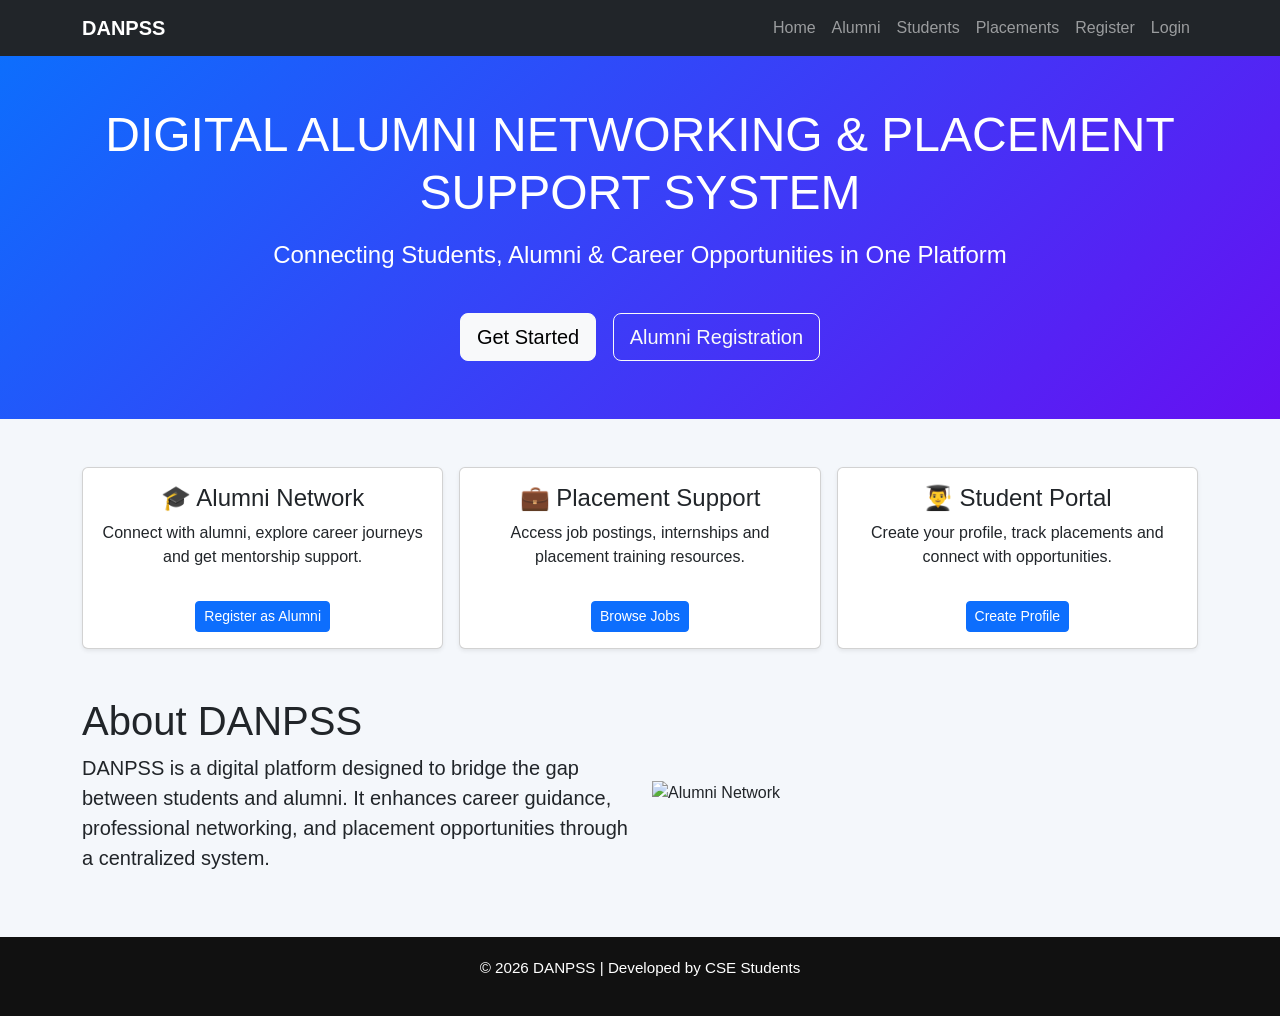
==== index.html @ 41484960 "Initial Commit" ====
<!DOCTYPE html>
<html lang="en">
<head>
<meta charset="UTF-8">
<meta name="viewport" content="width=device-width, initial-scale=1.0">
<title>DANPSS - Digital Alumni Networking & Placement Support</title>

<!-- Bootstrap CDN -->
<link href="https://cdn.jsdelivr.net/npm/bootstrap@5.3.2/dist/css/bootstrap.min.css" rel="stylesheet">

<style>
body{
    background-color:#f4f7fb;
    font-family:-apple-system, BlinkMacSystemFont, 'Segoe UI', Roboto, 'Helvetica Neue', Arial, sans-serif;
}

.hero{
    background: linear-gradient(135deg,#0d6efd,#6610f2);
    color:white;
    padding:50px 20px;
    text-align:center;
}

.hero h1{
    font-size:clamp(1.5rem, 5vw, 3rem);
    margin-bottom:1rem;
}

.hero .lead{
    font-size:clamp(1rem, 3vw, 1.5rem);
    margin-bottom:1.5rem;
}

.hero .btn{
    margin:0.5rem 0.25rem;
}

.feature-card{
    transition:0.3s;
    height:100%;
}

.feature-card:hover{
    transform:translateY(-5px);
    box-shadow:0 8px 20px rgba(0,0,0,0.15)!important;
}

.feature-card h4{
    font-size:clamp(1.1rem, 2vw, 1.5rem);
}

.footer{
    background:#111;
    color:white;
    padding:20px 15px;
    text-align:center;
    font-size:0.95rem;
}
</style>
</head>

<body>

<!-- ✅ Navbar -->
<nav class="navbar navbar-expand-lg navbar-dark bg-dark sticky-top">
<div class="container">
<a class="navbar-brand fw-bold" href="#">DANPSS</a>

<button class="navbar-toggler" data-bs-toggle="collapse" data-bs-target="#menu">
<span class="navbar-toggler-icon"></span>
</button>

<div class="collapse navbar-collapse" id="menu">
<ul class="navbar-nav ms-auto">
<li class="nav-item"><a class="nav-link" href="#">Home</a></li>
<li class="nav-item"><a class="nav-link" href="alumnireg.html">Alumni</a></li>
<li class="nav-item"><a class="nav-link" href="studentprofile.html">Students</a></li>
<li class="nav-item"><a class="nav-link" href="jobpost.html">Placements</a></li>
<li class="nav-item"><a class="nav-link" href="register.html">Register</a></li>
<li class="nav-item"><a class="nav-link" href="login.html">Login</a></li>
</ul>
</div>
</div>
</nav>

<!-- ✅ Hero Section -->
<section class="hero">
<h1>DIGITAL ALUMNI NETWORKING & PLACEMENT SUPPORT SYSTEM</h1>
<p class="lead">Connecting Students, Alumni & Career Opportunities in One Platform</p>
<a href="register.html" class="btn btn-light btn-lg mt-3">Get Started</a>
<a href="alumnireg.html" class="btn btn-outline-light btn-lg mt-3 ms-2">Alumni Registration</a>
</section>

<!-- ✅ Features Section -->
<div class="container my-3 my-md-5">
<div class="row g-3 text-center">

<div class="col-12 col-sm-6 col-md-4">
<div class="card feature-card shadow-sm h-100">
<div class="card-body">
<h4>🎓 Alumni Network</h4>
<p class="card-text">Connect with alumni, explore career journeys and get mentorship support.</p>
<a href="alumnireg.html" class="btn btn-primary btn-sm mt-3">Register as Alumni</a>
</div>
</div>
</div>

<div class="col-12 col-sm-6 col-md-4">
<div class="card feature-card shadow-sm h-100">
<div class="card-body">
<h4>💼 Placement Support</h4>
<p class="card-text">Access job postings, internships and placement training resources.</p>
<a href="jobpost.html" class="btn btn-primary btn-sm mt-3">Browse Jobs</a>
</div>
</div>
</div>

<div class="col-12 col-sm-6 col-md-4">
<div class="card feature-card shadow-sm h-100">
<div class="card-body">
<h4>👨‍🎓 Student Portal</h4>
<p class="card-text">Create your profile, track placements and connect with opportunities.</p>
<a href="studentprofile.html" class="btn btn-primary btn-sm mt-3">Create Profile</a>
</div>
</div>
</div>

</div>
</div>

<!-- ✅ About Section -->
<div class="container my-3 my-md-5">
<div class="row g-4 align-items-center">
<div class="col-12 col-md-6 mb-3 mb-md-0">
<h2 class="fs-1">About DANPSS</h2>
<p class="fs-5">
DANPSS is a digital platform designed to bridge the gap between students and alumni.
It enhances career guidance, professional networking, and placement opportunities
through a centralized system.
</p>
</div>
<div class="col-12 col-md-6">
<img src="https://cdn-icons-png.flaticon.com/512/3135/3135755.png"
class="img-fluid" alt="Alumni Network">
</div>
</div>
</div>

<!-- ✅ Footer -->
<div class="footer">
<p>© 2026 DANPSS | Developed by CSE Students</p>
</div>

<script src="https://cdn.jsdelivr.net/npm/bootstrap@5.3.2/dist/js/bootstrap.bundle.min.js"></script>
<script src="validation.js"></script>
</body>
</html>
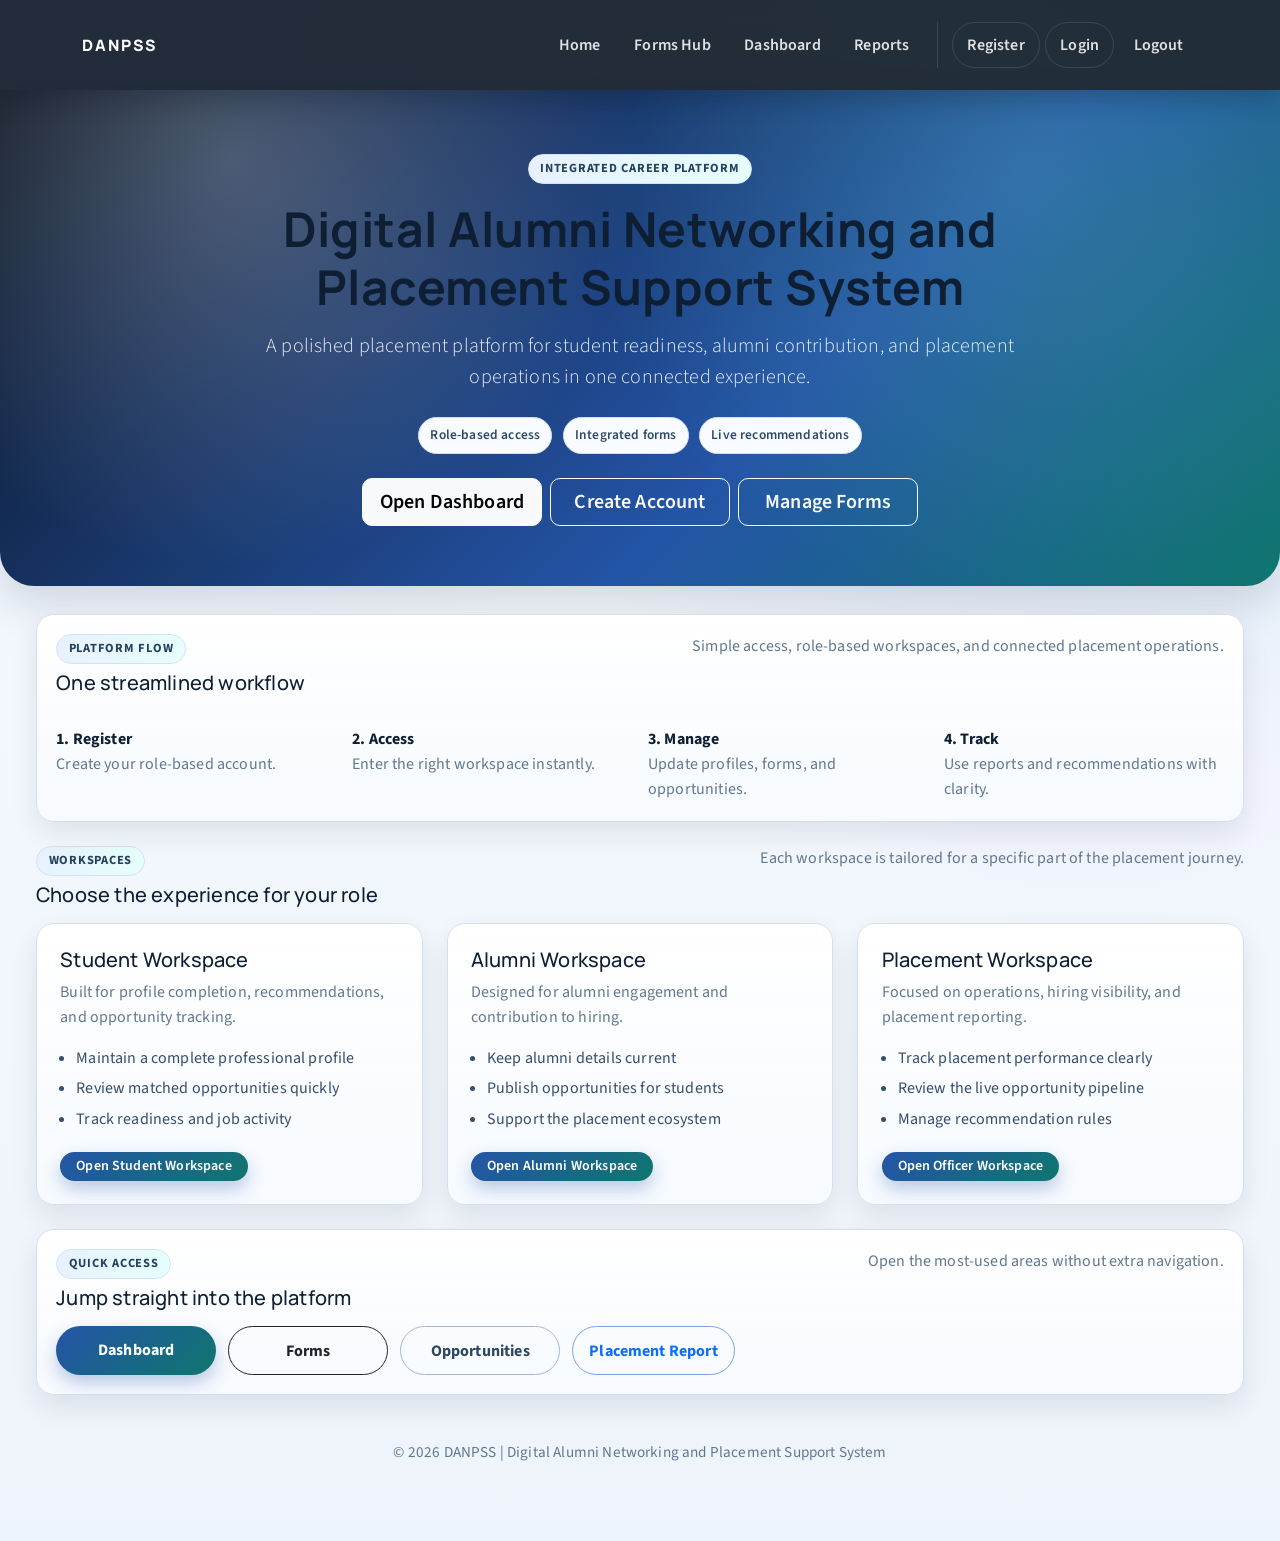
==== commit 8d97e8d0: "Update DANPSS project" ====
--- a/index.html
+++ b/index.html
@@ -4,154 +4,136 @@
 <meta charset="UTF-8">
 <meta name="viewport" content="width=device-width, initial-scale=1.0">
 <title>DANPSS - Digital Alumni Networking & Placement Support</title>
-
-<!-- Bootstrap CDN -->
 <link href="https://cdn.jsdelivr.net/npm/bootstrap@5.3.2/dist/css/bootstrap.min.css" rel="stylesheet">
-
-<style>
-body{
-    background-color:#f4f7fb;
-    font-family:-apple-system, BlinkMacSystemFont, 'Segoe UI', Roboto, 'Helvetica Neue', Arial, sans-serif;
-}
-
-.hero{
-    background: linear-gradient(135deg,#0d6efd,#6610f2);
-    color:white;
-    padding:50px 20px;
-    text-align:center;
-}
-
-.hero h1{
-    font-size:clamp(1.5rem, 5vw, 3rem);
-    margin-bottom:1rem;
-}
-
-.hero .lead{
-    font-size:clamp(1rem, 3vw, 1.5rem);
-    margin-bottom:1.5rem;
-}
-
-.hero .btn{
-    margin:0.5rem 0.25rem;
-}
-
-.feature-card{
-    transition:0.3s;
-    height:100%;
-}
-
-.feature-card:hover{
-    transform:translateY(-5px);
-    box-shadow:0 8px 20px rgba(0,0,0,0.15)!important;
-}
-
-.feature-card h4{
-    font-size:clamp(1.1rem, 2vw, 1.5rem);
-}
-
-.footer{
-    background:#111;
-    color:white;
-    padding:20px 15px;
-    text-align:center;
-    font-size:0.95rem;
-}
-</style>
+<link href="assets/css/app.css" rel="stylesheet">
 </head>
-
 <body>
-
-<!-- ✅ Navbar -->
-<nav class="navbar navbar-expand-lg navbar-dark bg-dark sticky-top">
-<div class="container">
-<a class="navbar-brand fw-bold" href="#">DANPSS</a>
-
-<button class="navbar-toggler" data-bs-toggle="collapse" data-bs-target="#menu">
-<span class="navbar-toggler-icon"></span>
-</button>
-
-<div class="collapse navbar-collapse" id="menu">
-<ul class="navbar-nav ms-auto">
-<li class="nav-item"><a class="nav-link" href="#">Home</a></li>
-<li class="nav-item"><a class="nav-link" href="alumnireg.html">Alumni</a></li>
-<li class="nav-item"><a class="nav-link" href="studentprofile.html">Students</a></li>
-<li class="nav-item"><a class="nav-link" href="jobpost.html">Placements</a></li>
-<li class="nav-item"><a class="nav-link" href="register.html">Register</a></li>
-<li class="nav-item"><a class="nav-link" href="login.html">Login</a></li>
-</ul>
-</div>
-</div>
+<nav class="navbar navbar-expand-lg navbar-dark app-navbar sticky-top">
+  <div class="container">
+    <a class="navbar-brand app-brand" href="/danpss/index.html">DANPSS</a>
+    <button class="navbar-toggler" type="button" data-bs-toggle="collapse" data-bs-target="#menu" aria-controls="menu" aria-expanded="false" aria-label="Toggle navigation">
+      <span class="navbar-toggler-icon"></span>
+    </button>
+    <div class="collapse navbar-collapse" id="menu">
+      <ul class="navbar-nav ms-auto app-nav-primary">
+        <li class="nav-item"><a class="nav-link" data-nav href="/danpss/index.html">Home</a></li>
+        <li class="nav-item"><a class="nav-link" data-nav href="/danpss/forms.html">Forms Hub</a></li>
+        <li class="nav-item"><a class="nav-link" data-nav href="/danpss/dashboard">Dashboard</a></li>
+        <li class="nav-item"><a class="nav-link" data-nav href="/danpss/reports/jobs">Reports</a></li>
+      </ul>
+      <ul class="navbar-nav app-nav-utility">
+        <li class="nav-item"><a class="nav-link" data-nav href="/danpss/register.html">Register</a></li>
+        <li class="nav-item"><a class="nav-link" data-nav href="/danpss/login.html">Login</a></li>
+        <li class="nav-item"><a class="nav-link" data-nav href="/danpss/logout.jsp">Logout</a></li>
+      </ul>
+    </div>
+  </div>
 </nav>
 
-<!-- ✅ Hero Section -->
-<section class="hero">
-<h1>DIGITAL ALUMNI NETWORKING & PLACEMENT SUPPORT SYSTEM</h1>
-<p class="lead">Connecting Students, Alumni & Career Opportunities in One Platform</p>
-<a href="register.html" class="btn btn-light btn-lg mt-3">Get Started</a>
-<a href="alumnireg.html" class="btn btn-outline-light btn-lg mt-3 ms-2">Alumni Registration</a>
+<section class="hero compact-hero">
+  <div class="container">
+    <div class="hero-copy hero-copy-centered">
+      <span class="kicker mb-3">Integrated Career Platform</span>
+      <h1 class="display-5 fw-bold">Digital Alumni Networking and Placement Support System</h1>
+      <p class="lead mt-3 mb-4">A polished placement platform for student readiness, alumni contribution, and placement operations in one connected experience.</p>
+      <div class="hero-tags mb-4 justify-content-center">
+        <span class="meta-chip">Role-based access</span>
+        <span class="meta-chip">Integrated forms</span>
+        <span class="meta-chip">Live recommendations</span>
+      </div>
+      <div class="d-flex flex-wrap gap-2 hero-actions justify-content-center">
+        <a href="/danpss/login.html" class="btn btn-light btn-lg">Open Dashboard</a>
+        <a href="/danpss/register.html" class="btn btn-outline-light btn-lg">Create Account</a>
+        <a href="/danpss/forms.html" class="btn btn-outline-light btn-lg">Manage Forms</a>
+      </div>
+    </div>
+  </div>
 </section>
 
-<!-- ✅ Features Section -->
-<div class="container my-3 my-md-5">
-<div class="row g-3 text-center">
+<div class="page-shell">
+  <div class="app-card app-section mb-4">
+    <div class="section-head">
+      <div class="stack-tight">
+        <span class="kicker">Platform Flow</span>
+        <h2 class="h5 mb-0">One streamlined workflow</h2>
+      </div>
+      <p class="section-muted">Simple access, role-based workspaces, and connected placement operations.</p>
+    </div>
+    <div class="row g-3 mt-1">
+      <div class="col-md-3"><strong>1. Register</strong><div class="section-muted">Create your role-based account.</div></div>
+      <div class="col-md-3"><strong>2. Access</strong><div class="section-muted">Enter the right workspace instantly.</div></div>
+      <div class="col-md-3"><strong>3. Manage</strong><div class="section-muted">Update profiles, forms, and opportunities.</div></div>
+      <div class="col-md-3"><strong>4. Track</strong><div class="section-muted">Use reports and recommendations with clarity.</div></div>
+    </div>
+  </div>
 
-<div class="col-12 col-sm-6 col-md-4">
-<div class="card feature-card shadow-sm h-100">
-<div class="card-body">
-<h4>🎓 Alumni Network</h4>
-<p class="card-text">Connect with alumni, explore career journeys and get mentorship support.</p>
-<a href="alumnireg.html" class="btn btn-primary btn-sm mt-3">Register as Alumni</a>
-</div>
-</div>
-</div>
+  <div class="section-head">
+    <div class="stack-tight">
+      <span class="kicker">Workspaces</span>
+      <h2 class="h5 mb-0">Choose the experience for your role</h2>
+    </div>
+    <p class="section-muted">Each workspace is tailored for a specific part of the placement journey.</p>
+  </div>
 
-<div class="col-12 col-sm-6 col-md-4">
-<div class="card feature-card shadow-sm h-100">
-<div class="card-body">
-<h4>💼 Placement Support</h4>
-<p class="card-text">Access job postings, internships and placement training resources.</p>
-<a href="jobpost.html" class="btn btn-primary btn-sm mt-3">Browse Jobs</a>
-</div>
-</div>
-</div>
+  <div class="row g-4">
+    <div class="col-md-4">
+      <div class="app-card feature-card">
+        <h2 class="h5">Student Workspace</h2>
+        <p class="section-muted">Built for profile completion, recommendations, and opportunity tracking.</p>
+        <ul class="feature-list">
+          <li>Maintain a complete professional profile</li>
+          <li>Review matched opportunities quickly</li>
+          <li>Track readiness and job activity</li>
+        </ul>
+        <a class="btn btn-primary btn-sm" href="/danpss/dashboard">Open Student Workspace</a>
+      </div>
+    </div>
+    <div class="col-md-4">
+      <div class="app-card feature-card">
+        <h2 class="h5">Alumni Workspace</h2>
+        <p class="section-muted">Designed for alumni engagement and contribution to hiring.</p>
+        <ul class="feature-list">
+          <li>Keep alumni details current</li>
+          <li>Publish opportunities for students</li>
+          <li>Support the placement ecosystem</li>
+        </ul>
+        <a class="btn btn-primary btn-sm" href="/danpss/dashboard">Open Alumni Workspace</a>
+      </div>
+    </div>
+    <div class="col-md-4">
+      <div class="app-card feature-card">
+        <h2 class="h5">Placement Workspace</h2>
+        <p class="section-muted">Focused on operations, hiring visibility, and placement reporting.</p>
+        <ul class="feature-list">
+          <li>Track placement performance clearly</li>
+          <li>Review the live opportunity pipeline</li>
+          <li>Manage recommendation rules</li>
+        </ul>
+        <a class="btn btn-primary btn-sm" href="/danpss/dashboard">Open Officer Workspace</a>
+      </div>
+    </div>
+  </div>
 
-<div class="col-12 col-sm-6 col-md-4">
-<div class="card feature-card shadow-sm h-100">
-<div class="card-body">
-<h4>👨‍🎓 Student Portal</h4>
-<p class="card-text">Create your profile, track placements and connect with opportunities.</p>
-<a href="studentprofile.html" class="btn btn-primary btn-sm mt-3">Create Profile</a>
-</div>
-</div>
-</div>
+  <div class="app-card app-section mt-4">
+    <div class="section-head">
+      <div class="stack-tight">
+        <span class="kicker">Quick Access</span>
+        <h2 class="h5 mb-0">Jump straight into the platform</h2>
+      </div>
+      <p class="section-muted">Open the most-used areas without extra navigation.</p>
+    </div>
+    <div class="shell-nav mt-2">
+      <a href="/danpss/dashboard" class="btn btn-primary">Dashboard</a>
+      <a href="/danpss/forms.html" class="btn btn-outline-dark">Forms</a>
+      <a href="/danpss/reports/jobs" class="btn btn-outline-secondary">Opportunities</a>
+      <a href="/danpss/reports/placement" class="btn btn-outline-primary">Placement Report</a>
+    </div>
+  </div>
 
-</div>
-</div>
-
-<!-- ✅ About Section -->
-<div class="container my-3 my-md-5">
-<div class="row g-4 align-items-center">
-<div class="col-12 col-md-6 mb-3 mb-md-0">
-<h2 class="fs-1">About DANPSS</h2>
-<p class="fs-5">
-DANPSS is a digital platform designed to bridge the gap between students and alumni.
-It enhances career guidance, professional networking, and placement opportunities
-through a centralized system.
-</p>
-</div>
-<div class="col-12 col-md-6">
-<img src="https://cdn-icons-png.flaticon.com/512/3135/3135755.png"
-class="img-fluid" alt="Alumni Network">
-</div>
-</div>
-</div>
-
-<!-- ✅ Footer -->
-<div class="footer">
-<p>© 2026 DANPSS | Developed by CSE Students</p>
+  <footer class="page-footer">&copy; 2026 DANPSS | Digital Alumni Networking and Placement Support System</footer>
 </div>
 
 <script src="https://cdn.jsdelivr.net/npm/bootstrap@5.3.2/dist/js/bootstrap.bundle.min.js"></script>
-<script src="validation.js"></script>
+<script src="assets/js/app-ui.js"></script>
 </body>
-</html>+</html>
--- a/assets/css/app.css
+++ b/assets/css/app.css
@@ -0,0 +1,856 @@
+@import url("https://fonts.googleapis.com/css2?family=Manrope:wght@500;600;700;800&family=Source+Sans+3:wght@400;500;600;700&display=swap");
+
+:root {
+  --brand-950: #09121f;
+  --brand-900: #10223d;
+  --brand-700: #1b3a67;
+  --brand-500: #2454a7;
+  --accent-600: #0f766e;
+  --accent-500: #14b8a6;
+  --accent-300: #7dd3c9;
+  --surface: #ffffff;
+  --surface-soft: #f5f9ff;
+  --surface-muted: #eef4fb;
+  --border: #d4dfec;
+  --text-900: #0f1f33;
+  --text-700: #344e6d;
+  --text-500: #61778f;
+  --success: #1f9d55;
+  --warning: #ca8a04;
+  --danger: #dc2626;
+  --shadow-lg: 0 18px 42px rgba(12, 27, 46, 0.14);
+  --shadow-md: 0 12px 28px rgba(12, 27, 46, 0.09);
+  --radius-lg: 18px;
+  --radius-md: 12px;
+}
+
+* {
+  box-sizing: border-box;
+}
+
+html,
+body {
+  min-height: 100%;
+}
+
+body {
+  margin: 0;
+  color: var(--text-900);
+  background:
+    radial-gradient(circle at 8% -10%, #dbeafe 0%, transparent 42%),
+    radial-gradient(circle at 96% -12%, #ccfbf1 0%, transparent 46%),
+    radial-gradient(circle at 85% 30%, #ede9fe 0%, transparent 33%),
+    linear-gradient(180deg, #f8fbff 0%, #eef4fb 100%);
+  font-family: "Source Sans 3", Arial, sans-serif;
+  line-height: 1.55;
+  letter-spacing: 0.01em;
+}
+
+a {
+  color: var(--brand-500);
+  text-decoration: none;
+}
+
+a:hover {
+  color: #1e429f;
+}
+
+h1,
+h2,
+h3,
+h4,
+h5,
+h6 {
+  font-family: "Manrope", "Segoe UI", Arial, sans-serif;
+  color: var(--text-900);
+  letter-spacing: 0.01em;
+}
+
+.app-navbar {
+  background: rgba(9, 18, 31, 0.88);
+  box-shadow: 0 10px 22px rgba(9, 18, 31, 0.22);
+  backdrop-filter: blur(14px);
+}
+
+.app-navbar .container {
+  gap: 1rem;
+  min-height: 74px;
+}
+
+.app-brand {
+  font-family: "Manrope", sans-serif;
+  font-weight: 800;
+  letter-spacing: 0.12em;
+  font-size: 0.98rem;
+}
+
+.navbar-dark .navbar-nav .nav-link {
+  color: rgba(255, 255, 255, 0.86);
+  position: relative;
+  padding: 0.62rem 0.9rem;
+  border-radius: 999px;
+  font-weight: 600;
+}
+
+.navbar-dark .navbar-nav .nav-link:hover,
+.navbar-dark .navbar-nav .nav-link.active {
+  color: #ffffff;
+  background: rgba(255, 255, 255, 0.08);
+}
+
+.navbar-dark .navbar-nav .nav-link::after {
+  display: none;
+}
+
+.app-nav-primary,
+.app-nav-utility {
+  align-items: center;
+  gap: 0.3rem;
+}
+
+.app-nav-utility {
+  margin-left: 0.85rem;
+  padding-left: 0.85rem;
+  border-left: 1px solid rgba(255, 255, 255, 0.12);
+}
+
+.app-nav-utility .nav-link[href$="login.html"],
+.app-nav-utility .nav-link[href$="register.html"] {
+  border: 1px solid rgba(255, 255, 255, 0.12);
+}
+
+.page-shell {
+  max-width: 1240px;
+  margin: 0 auto;
+  padding: 28px 16px 56px;
+}
+
+.app-main {
+  padding-top: 8px;
+}
+
+.hero {
+  border-radius: 0 0 34px 34px;
+  color: #fff;
+  background:
+    radial-gradient(circle at 18% 14%, rgba(255, 255, 255, 0.25), transparent 36%),
+    radial-gradient(circle at 80% 16%, rgba(110, 231, 183, 0.2), transparent 40%),
+    linear-gradient(135deg, var(--brand-950), var(--brand-500) 62%, var(--accent-600));
+  padding: 78px 20px;
+  box-shadow: var(--shadow-lg);
+}
+
+.hero.compact-hero {
+  padding: 64px 20px 60px;
+}
+
+.hero p,
+.hero .lead {
+  color: rgba(255, 255, 255, 0.9);
+}
+
+.page-header {
+  margin-bottom: 1.2rem;
+}
+
+.page-title {
+  font-size: clamp(1.6rem, 2.2vw, 2.25rem);
+  margin-bottom: 0.3rem;
+}
+
+.section-title {
+  font-size: clamp(1.35rem, 1.9vw, 1.9rem);
+  margin-bottom: 0.35rem;
+}
+
+.section-muted {
+  color: var(--text-500);
+}
+
+.kicker {
+  display: inline-flex;
+  align-items: center;
+  gap: 0.4rem;
+  padding: 0.28rem 0.72rem;
+  border-radius: 999px;
+  background: linear-gradient(90deg, #e8f1ff, #e6fffb);
+  color: #24415f;
+  font-size: 0.78rem;
+  font-weight: 700;
+  letter-spacing: 0.06em;
+  text-transform: uppercase;
+  border: 1px solid #d2e3f7;
+}
+
+.meta-chip {
+  display: inline-flex;
+  align-items: center;
+  gap: 0.35rem;
+  padding: 0.42rem 0.7rem;
+  border-radius: 999px;
+  border: 1px solid #d3dfed;
+  background: #f8fbff;
+  color: #2f4a66;
+  font-size: 0.84rem;
+  font-weight: 600;
+}
+
+.hero-actions .btn {
+  min-width: 180px;
+}
+
+.hero-tags {
+  display: flex;
+  flex-wrap: wrap;
+  gap: 0.65rem;
+}
+
+.hero-grid {
+  display: grid;
+  gap: 1.25rem;
+  align-items: center;
+}
+
+.hero-copy-centered {
+  max-width: 760px;
+  margin: 0 auto;
+  text-align: center;
+}
+
+.hero-panel {
+  background: rgba(255, 255, 255, 0.14);
+  border: 1px solid rgba(255, 255, 255, 0.18);
+  border-radius: 22px;
+  padding: 1.2rem;
+  backdrop-filter: blur(8px);
+  box-shadow: 0 18px 36px rgba(7, 15, 25, 0.18);
+}
+
+.surface,
+.app-card {
+  background: var(--surface);
+  border: 1px solid var(--border);
+  border-radius: var(--radius-lg);
+  box-shadow: var(--shadow-md);
+}
+
+.app-panel {
+  background: rgba(255, 255, 255, 0.82);
+  border: 1px solid rgba(212, 223, 236, 0.9);
+  border-radius: 24px;
+  box-shadow: var(--shadow-md);
+  backdrop-filter: blur(12px);
+}
+
+.app-card {
+  padding: 1.45rem;
+  position: relative;
+  overflow: hidden;
+  background:
+    linear-gradient(180deg, rgba(255, 255, 255, 0.98), rgba(246, 250, 255, 0.96));
+}
+
+.app-card::before {
+  content: "";
+  position: absolute;
+  top: 0;
+  left: 0;
+  right: 0;
+  height: 3px;
+  opacity: 0;
+  background: linear-gradient(90deg, rgba(36, 84, 167, 0.9), rgba(20, 184, 166, 0.9));
+  transition: opacity 0.2s ease;
+}
+
+.app-card:hover::before {
+  opacity: 1;
+}
+
+.feature-card {
+  height: 100%;
+  display: flex;
+  flex-direction: column;
+  transition: transform 0.2s ease, box-shadow 0.2s ease;
+}
+
+.feature-card:hover {
+  transform: translateY(-6px);
+  box-shadow: 0 18px 36px rgba(12, 27, 46, 0.16);
+}
+
+.feature-card h2 {
+  margin-bottom: 0.55rem;
+}
+
+.feature-card p {
+  margin-bottom: 1rem;
+}
+
+.feature-list {
+  margin: 0 0 1.25rem;
+  padding-left: 1rem;
+  color: var(--text-700);
+  flex: 1;
+}
+
+.feature-list li + li {
+  margin-top: 0.35rem;
+}
+
+.feature-card .btn {
+  align-self: flex-start;
+  border-radius: 999px;
+  padding-inline: 1rem;
+}
+
+.form-shell {
+  max-width: 900px;
+  margin: 30px auto;
+}
+
+.form-card {
+  background: var(--surface);
+  border: 1px solid var(--border);
+  border-radius: var(--radius-lg);
+  box-shadow: var(--shadow-lg);
+  padding: 30px 24px;
+}
+
+.form-card .row > [class*="col-"] {
+  min-width: 0;
+}
+
+.form-section-title {
+  font-size: 1.05rem;
+  color: var(--text-700);
+  margin: 1.45rem 0 0.85rem;
+  font-weight: 800;
+  text-transform: uppercase;
+  letter-spacing: 0.04em;
+}
+
+.form-label {
+  font-weight: 700;
+  color: var(--text-700);
+}
+
+.form-control,
+.form-select,
+textarea.form-control {
+  border-radius: 10px;
+  border-color: #c8d6e6;
+  padding: 0.67rem 0.88rem;
+}
+
+.form-control:focus,
+.form-select:focus,
+textarea.form-control:focus {
+  border-color: var(--brand-500);
+  box-shadow: 0 0 0 0.2rem rgba(36, 84, 167, 0.16);
+}
+
+.form-control.is-invalid,
+.form-select.is-invalid,
+textarea.form-control.is-invalid {
+  border-color: rgba(220, 38, 38, 0.65);
+  box-shadow: 0 0 0 0.12rem rgba(220, 38, 38, 0.16);
+}
+
+.alert {
+  border-radius: 12px;
+}
+
+.btn {
+  border-radius: 10px;
+  font-weight: 600;
+}
+
+.btn-primary {
+  background: linear-gradient(135deg, var(--brand-500), var(--accent-600));
+  border: 0;
+  box-shadow: 0 8px 18px rgba(36, 84, 167, 0.3);
+}
+
+.btn-primary:hover {
+  background: linear-gradient(135deg, #1f4a93, #0f766e);
+  box-shadow: 0 10px 22px rgba(36, 84, 167, 0.34);
+}
+
+.btn-outline-primary {
+  border-color: #7ba2dd;
+}
+
+.btn-outline-secondary {
+  border-color: #a7b8ca;
+  color: #2f4862;
+}
+
+.kpi-card .kpi-label {
+  font-size: 0.76rem;
+  text-transform: uppercase;
+  letter-spacing: 0.09em;
+  color: var(--text-500);
+}
+
+.kpi-card .kpi-value {
+  font-size: clamp(1.6rem, 2.1vw, 2.2rem);
+  font-weight: 800;
+  line-height: 1.1;
+}
+
+.dashboard-shell {
+  display: grid;
+  gap: 1.25rem;
+}
+
+.dashboard-hero {
+  display: grid;
+  gap: 1rem;
+  grid-template-columns: minmax(0, 1.2fr) minmax(280px, 0.8fr);
+  padding: 1.5rem;
+}
+
+.dashboard-hero-copy h1 {
+  margin-bottom: 0.5rem;
+}
+
+.dashboard-actions {
+  display: flex;
+  flex-wrap: wrap;
+  gap: 0.75rem;
+  margin-top: 1rem;
+}
+
+.dashboard-side {
+  display: grid;
+  gap: 0.85rem;
+}
+
+.stat-grid {
+  display: grid;
+  gap: 1rem;
+  grid-template-columns: repeat(4, minmax(0, 1fr));
+}
+
+.stat-card {
+  padding: 1.1rem 1.15rem;
+}
+
+.stat-card .eyebrow {
+  color: var(--text-500);
+  font-size: 0.78rem;
+  font-weight: 700;
+  letter-spacing: 0.08em;
+  text-transform: uppercase;
+}
+
+.stat-card .value {
+  display: block;
+  margin-top: 0.5rem;
+  font-family: "Manrope", sans-serif;
+  font-size: clamp(1.6rem, 2.2vw, 2.3rem);
+  line-height: 1;
+}
+
+.stat-card .caption {
+  margin-top: 0.45rem;
+  color: var(--text-500);
+  font-size: 0.92rem;
+}
+
+.soft-grid {
+  display: grid;
+  gap: 0.9rem;
+  grid-template-columns: repeat(auto-fit, minmax(220px, 1fr));
+}
+
+.soft-card {
+  padding: 1rem 1.05rem;
+  border-radius: 18px;
+  border: 1px solid #dde7f3;
+  background: linear-gradient(180deg, #ffffff, #f7fbff);
+}
+
+.soft-card .label {
+  color: var(--text-500);
+  font-size: 0.8rem;
+  text-transform: uppercase;
+  letter-spacing: 0.08em;
+}
+
+.soft-card .content {
+  margin-top: 0.45rem;
+  color: var(--text-900);
+  font-weight: 700;
+}
+
+.app-section {
+  padding: 1.2rem;
+}
+
+.section-head {
+  display: flex;
+  align-items: flex-start;
+  justify-content: space-between;
+  gap: 1rem;
+  margin-bottom: 1rem;
+}
+
+.section-head p {
+  margin-bottom: 0;
+}
+
+.opportunity-list {
+  display: grid;
+  gap: 0.9rem;
+}
+
+.opportunity-card {
+  padding: 1rem 1.05rem;
+  border-radius: 18px;
+  border: 1px solid #dde7f3;
+  background: linear-gradient(180deg, #ffffff, #f7fbff);
+}
+
+.opportunity-meta {
+  display: flex;
+  flex-wrap: wrap;
+  gap: 0.5rem;
+  margin-bottom: 0.65rem;
+}
+
+.opportunity-card h3 {
+  font-size: 1.05rem;
+  margin-bottom: 0.3rem;
+}
+
+.recommendation-score {
+  min-width: 88px;
+  padding: 0.8rem 0.9rem;
+  border-radius: 16px;
+  background: linear-gradient(180deg, #eef6ff, #e8fbf8);
+  text-align: center;
+}
+
+.recommendation-score strong {
+  display: block;
+  font-size: 1.4rem;
+  line-height: 1;
+}
+
+.recommendation-row {
+  display: grid;
+  grid-template-columns: 96px minmax(0, 1fr);
+  gap: 1rem;
+  align-items: start;
+}
+
+.dashboard-note {
+  color: var(--text-500);
+  font-size: 0.92rem;
+}
+
+.shell-nav {
+  display: flex;
+  flex-wrap: wrap;
+  gap: 0.75rem;
+}
+
+.shell-nav .btn {
+  min-width: 160px;
+  border-radius: 999px;
+  padding: 0.7rem 1rem;
+  font-weight: 700;
+}
+
+.empty-state {
+  border: 1px dashed #b4c7dd;
+  border-radius: 14px;
+  background: linear-gradient(180deg, #f8fbff, #f2f7ff);
+  color: var(--text-700);
+  padding: 1.15rem;
+}
+
+.table-wrap {
+  border-radius: 14px;
+  overflow: hidden;
+  border: 1px solid #e0e8f2;
+}
+
+.table {
+  margin-bottom: 0;
+}
+
+.table thead th {
+  font-size: 0.82rem;
+  text-transform: uppercase;
+  letter-spacing: 0.05em;
+  color: var(--text-700);
+  background: #f2f7ff;
+  white-space: nowrap;
+}
+
+.table td {
+  vertical-align: middle;
+}
+
+.table td,
+.table th {
+  word-break: break-word;
+}
+
+.table tbody tr:nth-child(even) {
+  background: #fcfdff;
+}
+
+.table tbody tr:hover {
+  background: #eef6ff;
+}
+
+.badge-soft {
+  background: linear-gradient(90deg, #e6fffb, #eaf1ff);
+  color: #0f766e;
+}
+
+.card-toolbar {
+  display: flex;
+  align-items: center;
+  justify-content: space-between;
+  gap: 0.8rem;
+  margin-bottom: 0.75rem;
+}
+
+.info-banner {
+  display: flex;
+  gap: 0.9rem;
+  align-items: flex-start;
+  padding: 1rem 1.1rem;
+  border-radius: 16px;
+  background: linear-gradient(180deg, #f8fffd, #eefcf7);
+  border: 1px solid #cdeee2;
+  color: #245447;
+}
+
+.info-banner strong {
+  display: block;
+  margin-bottom: 0.2rem;
+}
+
+.demo-list {
+  display: grid;
+  gap: 0.75rem;
+}
+
+.demo-card {
+  padding: 0.95rem 1rem;
+  border-radius: 16px;
+  border: 1px solid #d8e4f2;
+  background: linear-gradient(180deg, #fbfdff, #f3f8ff);
+}
+
+.demo-card code {
+  color: var(--brand-700);
+}
+
+.choice-grid {
+  display: grid;
+  grid-template-columns: repeat(auto-fit, minmax(150px, 1fr));
+  gap: 0.75rem;
+}
+
+.pill-check {
+  position: relative;
+}
+
+.pill-check input {
+  position: absolute;
+  opacity: 0;
+  pointer-events: none;
+}
+
+.pill-check label {
+  display: block;
+  padding: 0.8rem 0.9rem;
+  border-radius: 14px;
+  border: 1px solid #cfdbeb;
+  background: linear-gradient(180deg, #ffffff, #f5f9ff);
+  color: var(--text-700);
+  font-weight: 600;
+  cursor: pointer;
+  transition: 0.18s ease;
+}
+
+.pill-check input:checked + label {
+  border-color: #2f6ecf;
+  background: linear-gradient(180deg, #eaf3ff, #dff6f1);
+  color: var(--brand-900);
+  box-shadow: 0 8px 18px rgba(36, 84, 167, 0.12);
+}
+
+.helper-text {
+  color: var(--text-500);
+  font-size: 0.92rem;
+}
+
+.structured-box {
+  border: 1px solid #d8e4f2;
+  border-radius: 16px;
+  background: linear-gradient(180deg, #fbfdff, #f4f8ff);
+  padding: 1rem;
+}
+
+.structured-box textarea[readonly] {
+  background: #fff;
+}
+
+.nav-pill-row {
+  display: flex;
+  flex-wrap: wrap;
+  gap: 0.75rem;
+}
+
+.stack-tight > * + * {
+  margin-top: 0.45rem;
+}
+
+.page-footer {
+  margin-top: 26px;
+  color: var(--text-500);
+  text-align: center;
+  padding: 20px 10px;
+  font-size: 0.95rem;
+}
+
+.back-to-top {
+  position: fixed;
+  right: 16px;
+  bottom: 16px;
+  width: 40px;
+  height: 40px;
+  border-radius: 999px;
+  border: 0;
+  background: linear-gradient(135deg, var(--brand-500), var(--accent-600));
+  color: #fff;
+  box-shadow: 0 10px 22px rgba(12, 27, 46, 0.26);
+  opacity: 0;
+  transform: translateY(12px);
+  pointer-events: none;
+  transition: 0.2s ease;
+  z-index: 1080;
+}
+
+.back-to-top.show {
+  opacity: 1;
+  transform: translateY(0);
+  pointer-events: auto;
+}
+
+@media (prefers-reduced-motion: no-preference) {
+  .hero h1,
+  .hero p,
+  .hero .btn,
+  .app-card,
+  .form-card {
+    animation: fadeUp 0.42s ease both;
+  }
+
+  .hero p {
+    animation-delay: 0.08s;
+  }
+
+  .hero .btn {
+    animation-delay: 0.12s;
+  }
+}
+
+@keyframes fadeUp {
+  from {
+    opacity: 0;
+    transform: translateY(8px);
+  }
+  to {
+    opacity: 1;
+    transform: translateY(0);
+  }
+}
+
+@media (max-width: 992px) {
+  .app-nav-utility {
+    margin-left: 0;
+    padding-left: 0;
+    border-left: 0;
+  }
+
+  .hero {
+    padding: 56px 16px;
+  }
+
+  .hero-grid {
+    grid-template-columns: 1fr;
+  }
+
+  .kpi-card .kpi-value {
+    font-size: 1.7rem;
+  }
+
+  .dashboard-hero,
+  .stat-grid {
+    grid-template-columns: 1fr 1fr;
+  }
+}
+
+@media (min-width: 993px) {
+  .hero-grid {
+    grid-template-columns: minmax(0, 1.3fr) minmax(320px, 0.9fr);
+  }
+}
+
+@media (max-width: 768px) {
+  .hero {
+    border-radius: 0 0 24px 24px;
+    padding: 48px 14px;
+  }
+
+  .form-card {
+    padding: 22px 16px;
+  }
+
+  .page-shell {
+    padding: 14px 10px 32px;
+  }
+
+  .dashboard-hero,
+  .stat-grid,
+  .recommendation-row {
+    grid-template-columns: 1fr;
+  }
+
+  .hero-actions .btn,
+  .app-card .btn,
+  .form-card .btn {
+    width: 100%;
+  }
+
+  .app-nav-primary,
+  .app-nav-utility {
+    align-items: stretch;
+    gap: 0.15rem;
+  }
+
+  .card-toolbar {
+    align-items: flex-start;
+    flex-direction: column;
+  }
+
+  .choice-grid {
+    grid-template-columns: 1fr;
+  }
+
+  .table-responsive {
+    border-radius: 14px;
+  }
+
+  .section-head {
+    flex-direction: column;
+  }
+}
